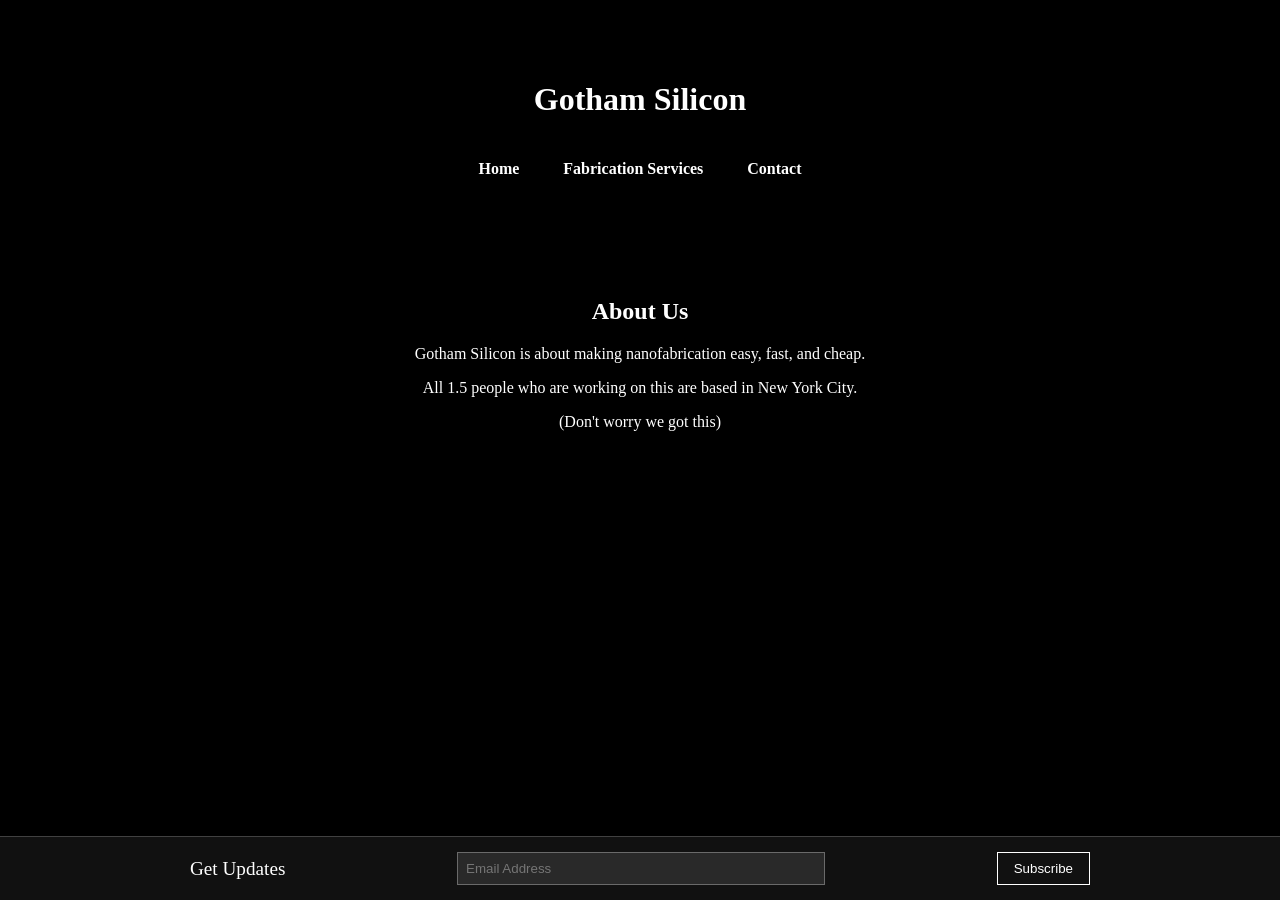
==== index.html @ cc7f2031 "removeing old stuff" ====
<!DOCTYPE html>
<html lang="en">
<head>
  <!-- Google tag (gtag.js) -->
<script async src="https://www.googletagmanager.com/gtag/js?id=G-W5GCX79MY9"></script>
<script>
  window.dataLayer = window.dataLayer || [];
  function gtag(){dataLayer.push(arguments);}
  gtag('js', new Date());

  gtag('config', 'G-W5GCX79MY9');
</script>
  <meta charset="UTF-8">
  <title>Gotham Silicon - Home</title>
  <meta name="viewport" content="width=device-width, initial-scale=1.0">
  <style>
    body {
      background-color: #000;
      color: #fff;
      margin: 0;
      padding: 0;
      font-family: "Times New Roman", serif;
      text-align: center;
      display: flex;
      flex-direction: column;
      min-height: 100vh;
    }
    header {
      padding: 60px 0 20px 0;
    }
    .news-banner {
        border: 1px solid #fff;
        background-color: transparent;
        color: #fff;
        padding: 15px;
        text-align: center;
        font-size: 1.1em;
        margin: 0 auto 40px auto; /* Increased bottom margin */
        max-width: 900px;
    }
    nav {
      margin-bottom: 60px;
    }
    nav a {
      color: #fff;
      text-decoration: none;
      margin: 0 20px;
      font-weight: bold;
    }
    main {
      padding: 0 20px;
      max-width: 1200px;
      margin: 40px auto;
      flex-grow: 1;
    }
    /* Responsive styles */
    @media (max-width: 768px) {
      nav a {
        margin: 0 10px;
      }
      footer form {
        flex-direction: column;
        align-items: stretch;
      }
      footer input.email {
        margin-bottom: 10px;
      }
    }
    
    /* Footer Styles */
    footer {
      width: 100%;
      background-color: #111;
      border-top: 1px solid rgba(255, 255, 255, 0.2);
      padding: 15px 0;
    }
    #mc_embed_signup {
      max-width: 900px;
      margin: 0 auto;
    }
    #mc_embed_signup form {
      display: flex;
      justify-content: center;
      align-items: center;
      gap: 10px;
    }
    #mc_embed_signup h2 {
      font-size: 1.2em;
      margin: 0;
      font-weight: normal;
    }
    #mc_embed_signup .mc-field-group {
      flex-grow: 1;
    }
    #mc_embed_signup label {
      display: none; /* Hide the label */
    }
    #mc_embed_signup input.email {
      width: 100%;
      max-width: 350px;
      padding: 8px;
      border: 1px solid rgba(255, 255, 255, 0.3);
      background: rgba(255, 255, 255, 0.1);
      color: white;
    }
    #mc_embed_signup .button {
      background: transparent;
      color: white;
      border: 1px solid white;
      padding: 8px 16px;
      cursor: pointer;
      transition: background 0.3s;
    }
    #mc_embed_signup .button:hover {
      background: rgba(255, 255, 255, 0.2);
    }
  </style>
</head>
<body>
  <header>
    <h1>Gotham Silicon</h1>
  </header>

  

  <nav>
    <a href="index.html">Home</a>
    <a href="fabrication.html">Fabrication Services</a>
    <a href="contact.html">Contact</a>
  </nav>

  <main>
    <h2>About Us</h2>
    <p>Gotham Silicon is about making nanofabrication easy, fast, and cheap.</p>
    <p>All 1.5 people who are working on this are based in New York City.</p>
    <p>(Don't worry we got this)</p>
  </main>

  <footer>
    <div id="mc_embed_signup">
      <form action="https://gothamsilicon.us2.list-manage.com/subscribe/post?u=649a738ac9b209ca62d252d94&amp;id=9c9124a3a2&amp;f_id=00b971e1f0" method="post" id="mc-embedded-subscribe-form" name="mc-embedded-subscribe-form" class="validate" target="_blank">
        <h2>Get Updates</h2>
        <div class="mc-field-group">
          <label for="mce-EMAIL">Email Address</label>
          <input type="email" name="EMAIL" class="required email" id="mce-EMAIL" required="" value="" placeholder="Email Address">
        </div>
        <div class="clear">
          <input type="submit" name="subscribe" id="mc-embedded-subscribe" class="button" value="Subscribe">
        </div>
        <div id="mce-responses" class="clear" style="display:none;">
          <div class="response" id="mce-error-response" style="display: none;"></div>
          <div class="response" id="mce-success-response" style="display: none;"></div>
        </div>
        <div aria-hidden="true" style="position: absolute; left: -5000px;"><input type="text" name="b_649a738ac9b209ca62d252d94_9c9124a3a2" tabindex="-1" value=""></div>
      </form>
    </div>
  </footer>
  
  <!-- Load scripts asynchronously to avoid blocking page load -->
  <script type="text/javascript" src="//s3.amazonaws.com/downloads.mailchimp.com/js/mc-validate.js" async defer></script>
  <script type="text/javascript">
    // Load the script after the page has loaded to avoid blocking
    window.addEventListener('load', function() {
      (function($) {
        window.fnames = new Array(); 
        window.ftypes = new Array();
        fnames[0]='EMAIL';
        ftypes[0]='email';
        fnames[1]='FNAME';
        ftypes[1]='text';
        fnames[2]='LNAME';
        ftypes[2]='text';
        fnames[3]='ADDRESS';
        ftypes[3]='address';
        fnames[4]='PHONE';
        ftypes[4]='phone';
        fnames[5]='BIRTHDAY';
        ftypes[5]='birthday';
        fnames[6]='COMPANY';
        ftypes[6]='text';
      }(jQuery));
      var $mcj = jQuery.noConflict(true);
    });


  </script>
</body>
</html>
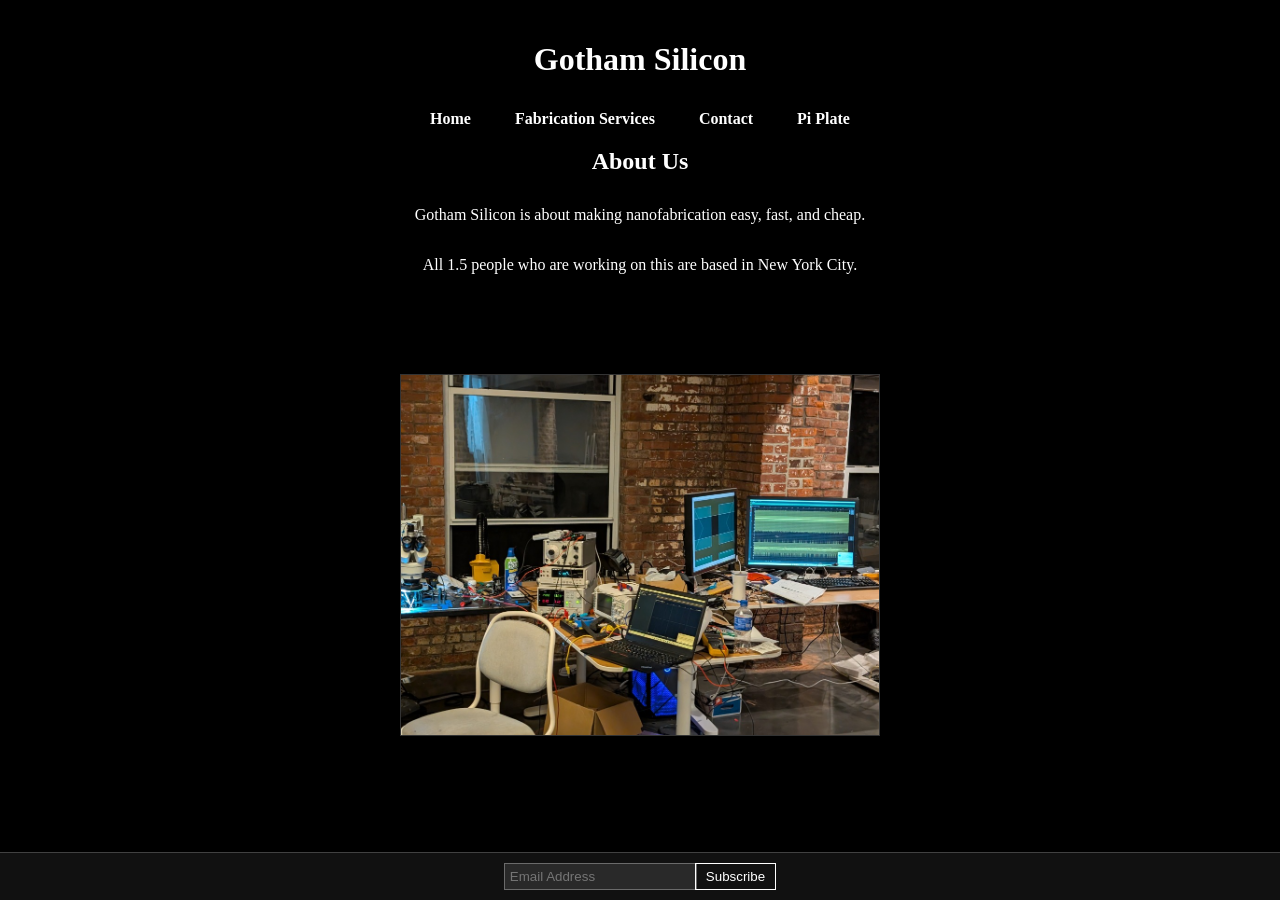
==== commit ac608e40: "Update index.html" ====
--- a/index.html
+++ b/index.html
@@ -1,15 +1,16 @@
 <!DOCTYPE html>
 <html lang="en">
+
 <head>
   <!-- Google tag (gtag.js) -->
-<script async src="https://www.googletagmanager.com/gtag/js?id=G-W5GCX79MY9"></script>
-<script>
-  window.dataLayer = window.dataLayer || [];
-  function gtag(){dataLayer.push(arguments);}
-  gtag('js', new Date());
-
-  gtag('config', 'G-W5GCX79MY9');
-</script>
+  <script async src="https://www.googletagmanager.com/gtag/js?id=G-W5GCX79MY9"></script>
+  <script>
+    window.dataLayer = window.dataLayer || [];
+    function gtag() { dataLayer.push(arguments); }
+    gtag('js', new Date());
+
+    gtag('config', 'G-W5GCX79MY9');
+  </script>
   <meta charset="UTF-8">
   <title>Gotham Silicon - Home</title>
   <meta name="viewport" content="width=device-width, initial-scale=1.0">
@@ -23,126 +24,186 @@
       text-align: center;
       display: flex;
       flex-direction: column;
-      min-height: 100vh;
-    }
+      height: 100vh;
+      /* Force full height */
+      overflow: hidden;
+      /* Prevent scrolling */
+    }
+
     header {
-      padding: 60px 0 20px 0;
-    }
+      padding: 20px 0 10px 0;
+      /* Reduced padding */
+    }
+
     .news-banner {
-        border: 1px solid #fff;
-        background-color: transparent;
-        color: #fff;
-        padding: 15px;
-        text-align: center;
-        font-size: 1.1em;
-        margin: 0 auto 40px auto; /* Increased bottom margin */
-        max-width: 900px;
-    }
+      border: 1px solid #fff;
+      background-color: transparent;
+      color: #fff;
+      padding: 15px;
+      text-align: center;
+      font-size: 1.1em;
+      margin: 0 auto 40px auto;
+      max-width: 900px;
+    }
+
     nav {
-      margin-bottom: 60px;
-    }
+      margin-bottom: 20px;
+      /* Reduced margin */
+    }
+
     nav a {
       color: #fff;
       text-decoration: none;
       margin: 0 20px;
       font-weight: bold;
     }
+
     main {
       padding: 0 20px;
       max-width: 1200px;
-      margin: 40px auto;
+      margin: 0 auto;
       flex-grow: 1;
-    }
-    /* Responsive styles */
-    @media (max-width: 768px) {
-      nav a {
-        margin: 0 10px;
-      }
-      footer form {
-        flex-direction: column;
-        align-items: stretch;
-      }
-      footer input.email {
-        margin-bottom: 10px;
-      }
-    }
-    
+      display: flex;
+      flex-direction: column;
+      align-items: center;
+      justify-content: flex-start;
+      /* Align to top */
+    }
+
+    h2 {
+      margin-top: 0;
+      margin-bottom: 15px;
+    }
+
     /* Footer Styles */
     footer {
+      position: fixed;
+      bottom: 0;
+      left: 0;
       width: 100%;
       background-color: #111;
       border-top: 1px solid rgba(255, 255, 255, 0.2);
-      padding: 15px 0;
-    }
+      padding: 10px 0;
+      font-size: 0.8em;
+      z-index: 1000;
+    }
+
+    main {
+      padding: 0 20px 60px 20px;
+      /* Added bottom padding for sticky footer */
+      max-width: 1200px;
+      margin: 0 auto;
+      flex-grow: 1;
+      display: flex;
+      flex-direction: column;
+      align-items: center;
+      justify-content: flex-start;
+      /* Align to top */
+    }
+
     #mc_embed_signup {
       max-width: 900px;
       margin: 0 auto;
     }
+
     #mc_embed_signup form {
       display: flex;
       justify-content: center;
       align-items: center;
       gap: 10px;
     }
+
     #mc_embed_signup h2 {
-      font-size: 1.2em;
-      margin: 0;
-      font-weight: normal;
-    }
+      display: none;
+    }
+
     #mc_embed_signup .mc-field-group {
-      flex-grow: 1;
-    }
+      flex-grow: 0;
+    }
+
     #mc_embed_signup label {
-      display: none; /* Hide the label */
-    }
+      display: none;
+    }
+
     #mc_embed_signup input.email {
       width: 100%;
-      max-width: 350px;
-      padding: 8px;
+      max-width: 300px;
+      padding: 5px;
       border: 1px solid rgba(255, 255, 255, 0.3);
       background: rgba(255, 255, 255, 0.1);
       color: white;
     }
+
     #mc_embed_signup .button {
       background: transparent;
       color: white;
       border: 1px solid white;
-      padding: 8px 16px;
+      padding: 5px 10px;
       cursor: pointer;
       transition: background 0.3s;
     }
+
     #mc_embed_signup .button:hover {
       background: rgba(255, 255, 255, 0.2);
     }
+
+    /* Responsive styles */
+    @media (max-width: 768px) {
+      body {
+        height: auto;
+        overflow: auto;
+      }
+
+      nav a {
+        margin: 0 10px;
+      }
+
+      footer form {
+        flex-direction: column;
+        align-items: stretch;
+      }
+
+      footer input.email {
+        margin-bottom: 10px;
+      }
+    }
   </style>
 </head>
+
 <body>
   <header>
     <h1>Gotham Silicon</h1>
   </header>
 
-  
-
   <nav>
     <a href="index.html">Home</a>
     <a href="fabrication.html">Fabrication Services</a>
     <a href="contact.html">Contact</a>
+    <a href="piplate.html">Pi Plate</a>
   </nav>
 
   <main>
     <h2>About Us</h2>
     <p>Gotham Silicon is about making nanofabrication easy, fast, and cheap.</p>
     <p>All 1.5 people who are working on this are based in New York City.</p>
-    <p>(Don't worry we got this)</p>
+
+    <div
+      style="margin: 20px 0 40px 0; text-align: center; flex-grow: 1; display: flex; align-items: center; justify-content: center; overflow: hidden; min-height: 0;">
+      <img src="bench_setup.jpg" alt="Bench Setup"
+        style="max-width: 100%; max-height: 40vh; width: auto; height: auto; border: 1px solid rgba(255, 255, 255, 0.2); object-fit: contain;">
+    </div>
   </main>
 
   <footer>
     <div id="mc_embed_signup">
-      <form action="https://gothamsilicon.us2.list-manage.com/subscribe/post?u=649a738ac9b209ca62d252d94&amp;id=9c9124a3a2&amp;f_id=00b971e1f0" method="post" id="mc-embedded-subscribe-form" name="mc-embedded-subscribe-form" class="validate" target="_blank">
-        <h2>Get Updates</h2>
+      <form
+        action="https://gothamsilicon.us2.list-manage.com/subscribe/post?u=649a738ac9b209ca62d252d94&amp;id=9c9124a3a2&amp;f_id=00b971e1f0"
+        method="post" id="mc-embedded-subscribe-form" name="mc-embedded-subscribe-form" class="validate"
+        target="_blank">
         <div class="mc-field-group">
           <label for="mce-EMAIL">Email Address</label>
-          <input type="email" name="EMAIL" class="required email" id="mce-EMAIL" required="" value="" placeholder="Email Address">
+          <input type="email" name="EMAIL" class="required email" id="mce-EMAIL" required="" value=""
+            placeholder="Email Address">
         </div>
         <div class="clear">
           <input type="submit" name="subscribe" id="mc-embedded-subscribe" class="button" value="Subscribe">
@@ -151,38 +212,37 @@
           <div class="response" id="mce-error-response" style="display: none;"></div>
           <div class="response" id="mce-success-response" style="display: none;"></div>
         </div>
-        <div aria-hidden="true" style="position: absolute; left: -5000px;"><input type="text" name="b_649a738ac9b209ca62d252d94_9c9124a3a2" tabindex="-1" value=""></div>
+        <div aria-hidden="true" style="position: absolute; left: -5000px;"><input type="text"
+            name="b_649a738ac9b209ca62d252d94_9c9124a3a2" tabindex="-1" value=""></div>
       </form>
     </div>
   </footer>
-  
-  <!-- Load scripts asynchronously to avoid blocking page load -->
-  <script type="text/javascript" src="//s3.amazonaws.com/downloads.mailchimp.com/js/mc-validate.js" async defer></script>
+
+  <script type="text/javascript" src="//s3.amazonaws.com/downloads.mailchimp.com/js/mc-validate.js" async
+    defer></script>
   <script type="text/javascript">
-    // Load the script after the page has loaded to avoid blocking
-    window.addEventListener('load', function() {
-      (function($) {
-        window.fnames = new Array(); 
+    window.addEventListener('load', function () {
+      (function ($) {
+        window.fnames = new Array();
         window.ftypes = new Array();
-        fnames[0]='EMAIL';
-        ftypes[0]='email';
-        fnames[1]='FNAME';
-        ftypes[1]='text';
-        fnames[2]='LNAME';
-        ftypes[2]='text';
-        fnames[3]='ADDRESS';
-        ftypes[3]='address';
-        fnames[4]='PHONE';
-        ftypes[4]='phone';
-        fnames[5]='BIRTHDAY';
-        ftypes[5]='birthday';
-        fnames[6]='COMPANY';
-        ftypes[6]='text';
+        fnames[0] = 'EMAIL';
+        ftypes[0] = 'email';
+        fnames[1] = 'FNAME';
+        ftypes[1] = 'text';
+        fnames[2] = 'LNAME';
+        ftypes[2] = 'text';
+        fnames[3] = 'ADDRESS';
+        ftypes[3] = 'address';
+        fnames[4] = 'PHONE';
+        ftypes[4] = 'phone';
+        fnames[5] = 'BIRTHDAY';
+        ftypes[5] = 'birthday';
+        fnames[6] = 'COMPANY';
+        ftypes[6] = 'text';
       }(jQuery));
       var $mcj = jQuery.noConflict(true);
     });
-
-
   </script>
 </body>
-</html>
+
+</html>
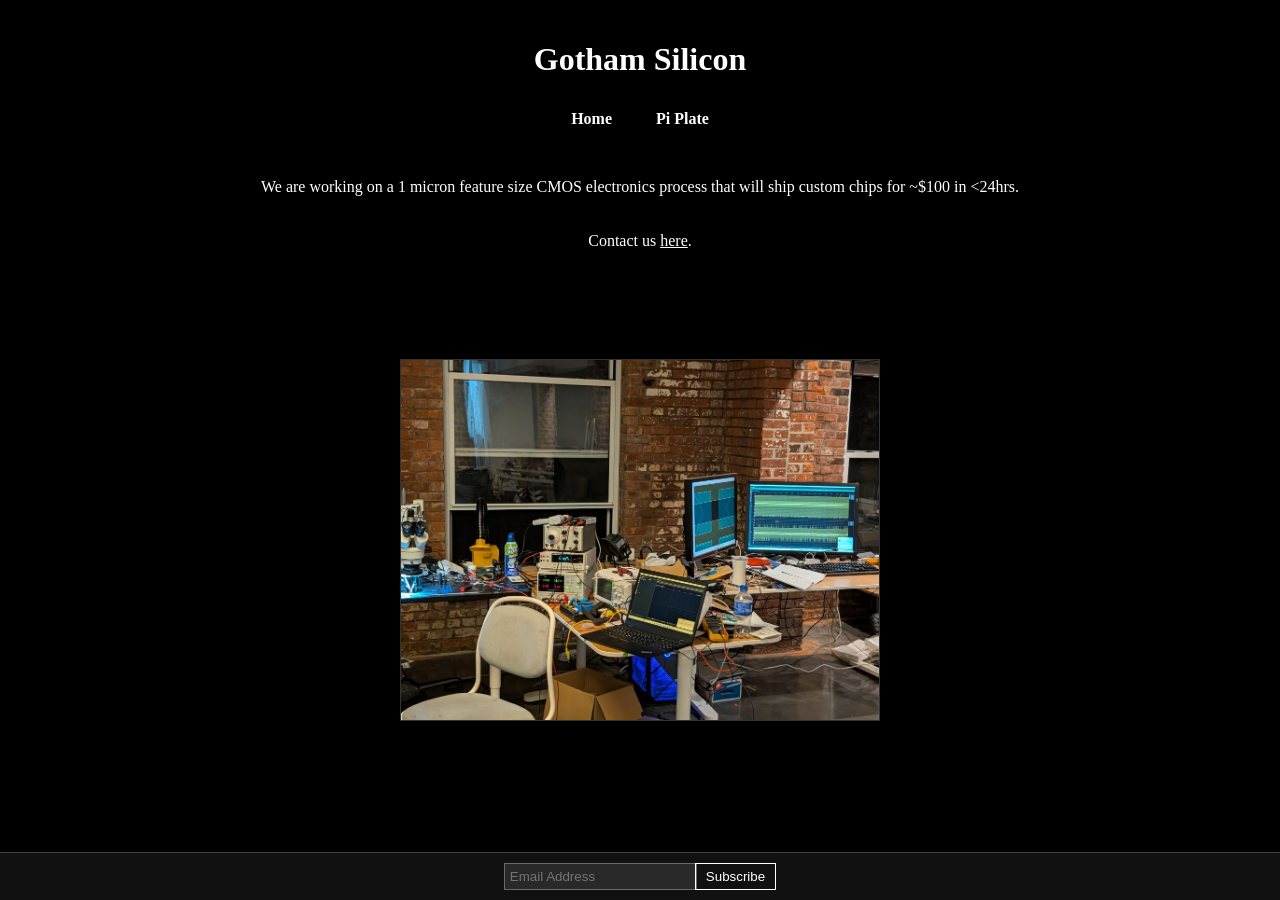
==== commit 97d9d288: "simplification update" ====
--- a/index.html
+++ b/index.html
@@ -177,15 +177,17 @@
 
   <nav>
     <a href="index.html">Home</a>
-    <a href="fabrication.html">Fabrication Services</a>
-    <a href="contact.html">Contact</a>
     <a href="piplate.html">Pi Plate</a>
   </nav>
 
   <main>
-    <h2>About Us</h2>
-    <p>Gotham Silicon is about making nanofabrication easy, fast, and cheap.</p>
-    <p>All 1.5 people who are working on this are based in New York City.</p>
+    <p style=" max-width: 800px; margin: 30px auto 20px auto;">
+      We are working on a 1 micron feature size CMOS electronics process that will ship custom chips for ~$100 in
+      &lt;24hrs.
+    </p>
+    <p style="margin-bottom: 10px;">
+      Contact us <a href="https://forms.gle/yguDWXoMFjXPJxGa7" style="color:#fff; text-decoration:underline;">here</a>.
+    </p>
 
     <div
       style="margin: 20px 0 40px 0; text-align: center; flex-grow: 1; display: flex; align-items: center; justify-content: center; overflow: hidden; min-height: 0;">
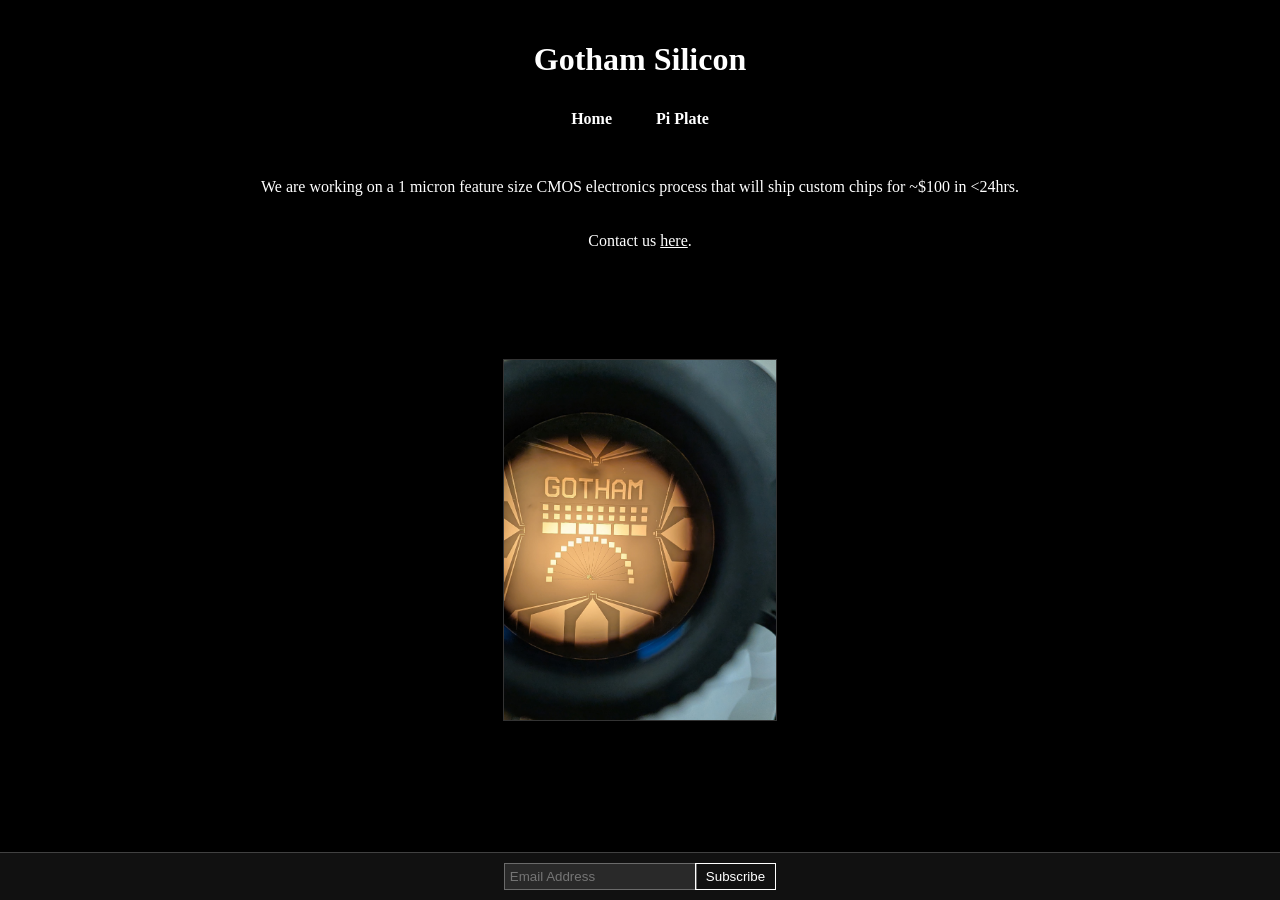
==== commit 17194032: "Update image source in index.html" ====
--- a/index.html
+++ b/index.html
@@ -191,7 +191,7 @@
 
     <div
       style="margin: 20px 0 40px 0; text-align: center; flex-grow: 1; display: flex; align-items: center; justify-content: center; overflow: hidden; min-height: 0;">
-      <img src="bench_setup.jpg" alt="Bench Setup"
+      <img src="chip.jpg" alt="Bench Setup"
         style="max-width: 100%; max-height: 40vh; width: auto; height: auto; border: 1px solid rgba(255, 255, 255, 0.2); object-fit: contain;">
     </div>
   </main>
@@ -247,4 +247,4 @@
   </script>
 </body>
 
-</html>+</html>
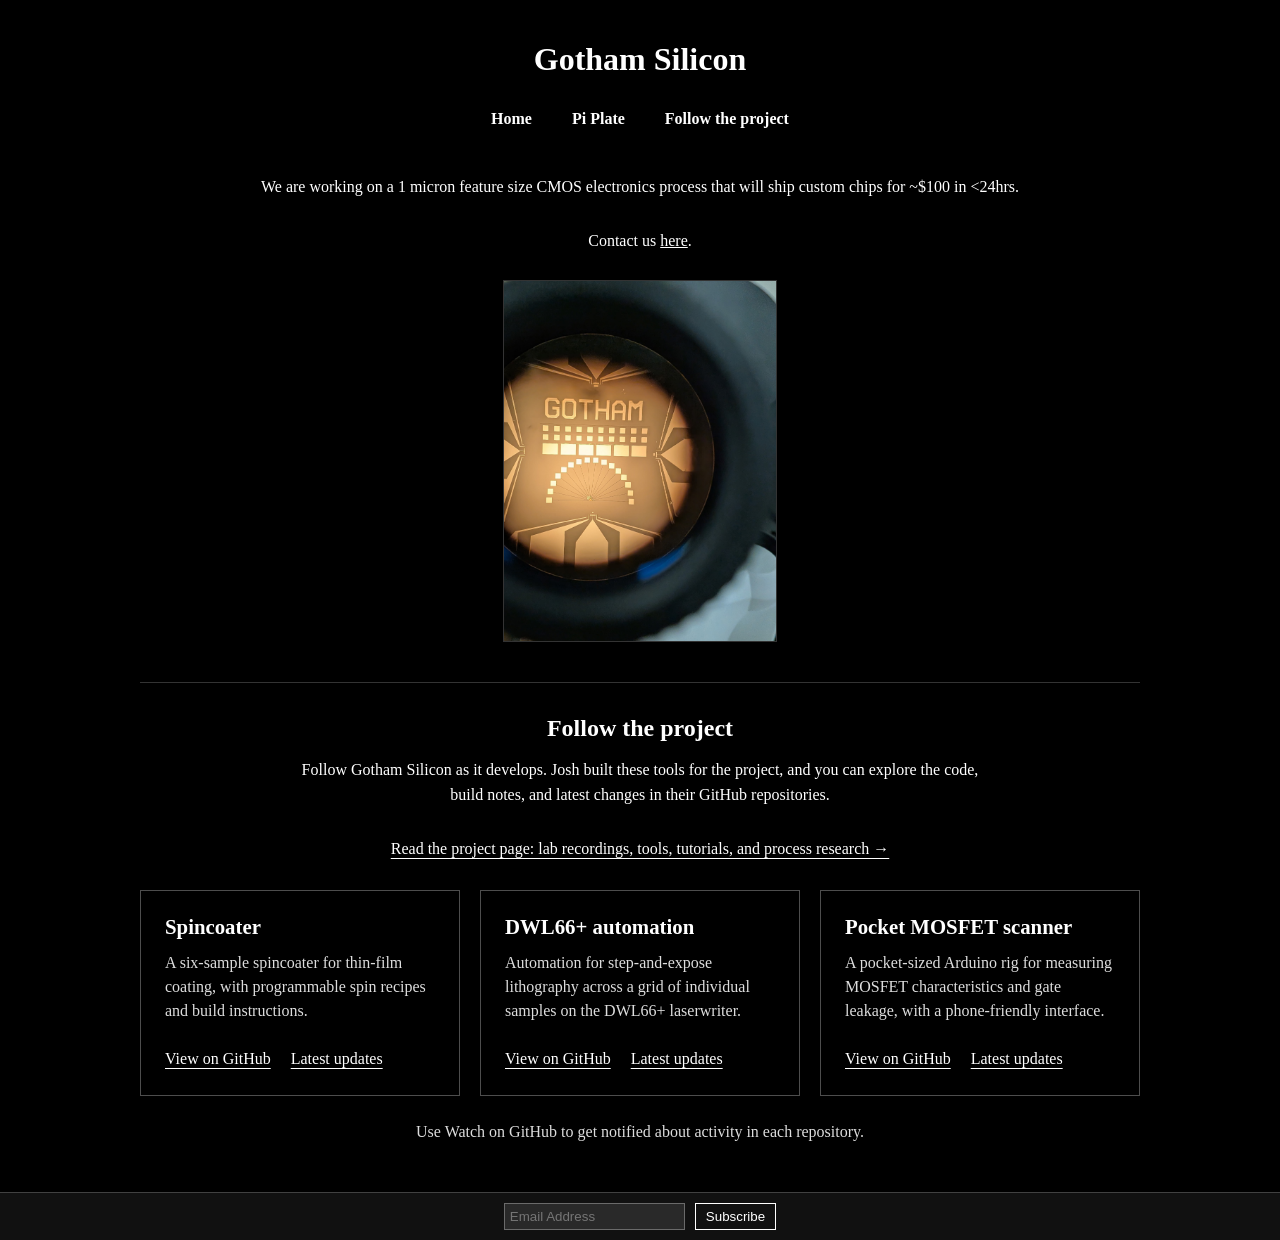
==== commit d02ec6cf: "Add Follow the project page with tutorials and process runsheets" ====
--- a/index.html
+++ b/index.html
@@ -24,10 +24,7 @@
       text-align: center;
       display: flex;
       flex-direction: column;
-      height: 100vh;
-      /* Force full height */
-      overflow: hidden;
-      /* Prevent scrolling */
+      min-height: 100vh;
     }
 
     header {
@@ -47,19 +44,35 @@
     }
 
     nav {
-      margin-bottom: 20px;
-      /* Reduced margin */
+      display: flex;
+      flex-wrap: wrap;
+      justify-content: center;
+      gap: 12px 40px;
+      margin: 0 20px 20px;
     }
 
     nav a {
       color: #fff;
       text-decoration: none;
-      margin: 0 20px;
       font-weight: bold;
+    }
+
+    nav a:hover,
+    nav a:focus-visible {
+      text-decoration: underline;
+      text-underline-offset: 4px;
+    }
+
+    a:focus-visible,
+    input:focus-visible {
+      outline: 2px solid #fff;
+      outline-offset: 4px;
     }
 
     main {
       padding: 0 20px;
+      box-sizing: border-box;
+      width: 100%;
       max-width: 1200px;
       margin: 0 auto;
       flex-grow: 1;
@@ -75,30 +88,90 @@
       margin-bottom: 15px;
     }
 
+    .chip-image {
+      margin: 20px 0 40px;
+    }
+
+    .chip-image img {
+      display: block;
+      max-width: 100%;
+      max-height: 40vh;
+      width: auto;
+      height: auto;
+      border: 1px solid rgba(255, 255, 255, 0.2);
+      object-fit: contain;
+    }
+
+    .follow-project {
+      width: 100%;
+      max-width: 1000px;
+      margin: 0 auto 48px;
+      padding-top: 32px;
+      border-top: 1px solid rgba(255, 255, 255, 0.2);
+      scroll-margin-top: 24px;
+    }
+
+    .follow-intro {
+      max-width: 680px;
+      margin: 0 auto 28px;
+      line-height: 1.6;
+    }
+
+    .project-tools {
+      display: grid;
+      grid-template-columns: repeat(3, minmax(0, 1fr));
+      gap: 20px;
+      text-align: left;
+    }
+
+    .project-tool {
+      display: flex;
+      flex-direction: column;
+      padding: 24px;
+      border: 1px solid rgba(255, 255, 255, 0.3);
+    }
+
+    .project-tool h3 {
+      margin: 0 0 12px;
+      font-size: 1.3em;
+    }
+
+    .project-tool p {
+      margin: 0 0 24px;
+      color: #ddd;
+      line-height: 1.5;
+    }
+
+    .project-links {
+      display: flex;
+      flex-wrap: wrap;
+      gap: 12px 20px;
+      margin-top: auto;
+    }
+
+    .project-links a {
+      color: #fff;
+      line-height: 1.5;
+      text-underline-offset: 4px;
+    }
+
+    .project-links a:hover {
+      text-decoration-thickness: 2px;
+    }
+
+    .follow-note {
+      margin: 24px auto 0;
+      color: #ddd;
+      line-height: 1.5;
+    }
+
     /* Footer Styles */
     footer {
-      position: fixed;
-      bottom: 0;
-      left: 0;
       width: 100%;
       background-color: #111;
       border-top: 1px solid rgba(255, 255, 255, 0.2);
       padding: 10px 0;
       font-size: 0.8em;
-      z-index: 1000;
-    }
-
-    main {
-      padding: 0 20px 60px 20px;
-      /* Added bottom padding for sticky footer */
-      max-width: 1200px;
-      margin: 0 auto;
-      flex-grow: 1;
-      display: flex;
-      flex-direction: column;
-      align-items: center;
-      justify-content: flex-start;
-      /* Align to top */
     }
 
     #mc_embed_signup {
@@ -126,6 +199,7 @@
     }
 
     #mc_embed_signup input.email {
+      box-sizing: border-box;
       width: 100%;
       max-width: 300px;
       padding: 5px;
@@ -149,22 +223,16 @@
 
     /* Responsive styles */
     @media (max-width: 768px) {
-      body {
-        height: auto;
-        overflow: auto;
+      nav {
+        column-gap: 20px;
       }
 
-      nav a {
-        margin: 0 10px;
+      .project-tools {
+        grid-template-columns: 1fr;
       }
 
-      footer form {
+      #mc_embed_signup form {
         flex-direction: column;
-        align-items: stretch;
-      }
-
-      footer input.email {
-        margin-bottom: 10px;
       }
     }
   </style>
@@ -178,6 +246,7 @@
   <nav>
     <a href="index.html">Home</a>
     <a href="piplate.html">Pi Plate</a>
+    <a href="follow-project.html">Follow the project</a>
   </nav>
 
   <main>
@@ -189,11 +258,50 @@
       Contact us <a href="https://forms.gle/yguDWXoMFjXPJxGa7" style="color:#fff; text-decoration:underline;">here</a>.
     </p>
 
-    <div
-      style="margin: 20px 0 40px 0; text-align: center; flex-grow: 1; display: flex; align-items: center; justify-content: center; overflow: hidden; min-height: 0;">
-      <img src="chip.jpg" alt="Bench Setup"
-        style="max-width: 100%; max-height: 40vh; width: auto; height: auto; border: 1px solid rgba(255, 255, 255, 0.2); object-fit: contain;">
+    <div class="chip-image">
+      <img src="chip.jpg" alt="Gotham silicon chip viewed through a microscope">
     </div>
+
+    <section id="follow-project" class="follow-project" aria-labelledby="follow-project-heading">
+      <h2 id="follow-project-heading">Follow the project</h2>
+      <p class="follow-intro">
+        Follow Gotham Silicon as it develops. Josh built these tools for the project, and you can explore
+        the code, build notes, and latest changes in their GitHub repositories.
+      </p>
+
+      <p class="follow-intro"><a href="follow-project.html" style="color: #fff; text-underline-offset: 4px;">Read the project page: lab recordings, tools, tutorials, and process research →</a></p>
+
+      <div class="project-tools">
+        <article class="project-tool" aria-labelledby="spincoater-heading">
+          <h3 id="spincoater-heading">Spincoater</h3>
+          <p>A six-sample spincoater for thin-film coating, with programmable spin recipes and build instructions.</p>
+          <div class="project-links">
+            <a href="https://github.com/bigjosh/gotham-spincoater" aria-label="View Spincoater on GitHub">View on GitHub</a>
+            <a href="https://github.com/bigjosh/gotham-spincoater/commits" aria-label="Latest Spincoater updates">Latest updates</a>
+          </div>
+        </article>
+
+        <article class="project-tool" aria-labelledby="dwl-heading">
+          <h3 id="dwl-heading">DWL66+ automation</h3>
+          <p>Automation for step-and-expose lithography across a grid of individual samples on the DWL66+ laserwriter.</p>
+          <div class="project-links">
+            <a href="https://github.com/bigjosh/Automate-DWL66-plus-litography-machine" aria-label="View DWL66+ automation on GitHub">View on GitHub</a>
+            <a href="https://github.com/bigjosh/Automate-DWL66-plus-litography-machine/commits" aria-label="Latest DWL66+ automation updates">Latest updates</a>
+          </div>
+        </article>
+
+        <article class="project-tool" aria-labelledby="mosfet-heading">
+          <h3 id="mosfet-heading">Pocket MOSFET scanner</h3>
+          <p>A pocket-sized Arduino rig for measuring MOSFET characteristics and gate leakage, with a phone-friendly interface.</p>
+          <div class="project-links">
+            <a href="https://github.com/bigjosh/arduino-mosfet-scanner" aria-label="View Pocket MOSFET scanner on GitHub">View on GitHub</a>
+            <a href="https://github.com/bigjosh/arduino-mosfet-scanner/commits" aria-label="Latest Pocket MOSFET scanner updates">Latest updates</a>
+          </div>
+        </article>
+      </div>
+
+      <p class="follow-note">Use Watch on GitHub to get notified about activity in each repository.</p>
+    </section>
   </main>
 
   <footer>
@@ -205,7 +313,7 @@
         <div class="mc-field-group">
           <label for="mce-EMAIL">Email Address</label>
           <input type="email" name="EMAIL" class="required email" id="mce-EMAIL" required="" value=""
-            placeholder="Email Address">
+            placeholder="Email Address" aria-label="Email Address">
         </div>
         <div class="clear">
           <input type="submit" name="subscribe" id="mc-embedded-subscribe" class="button" value="Subscribe">
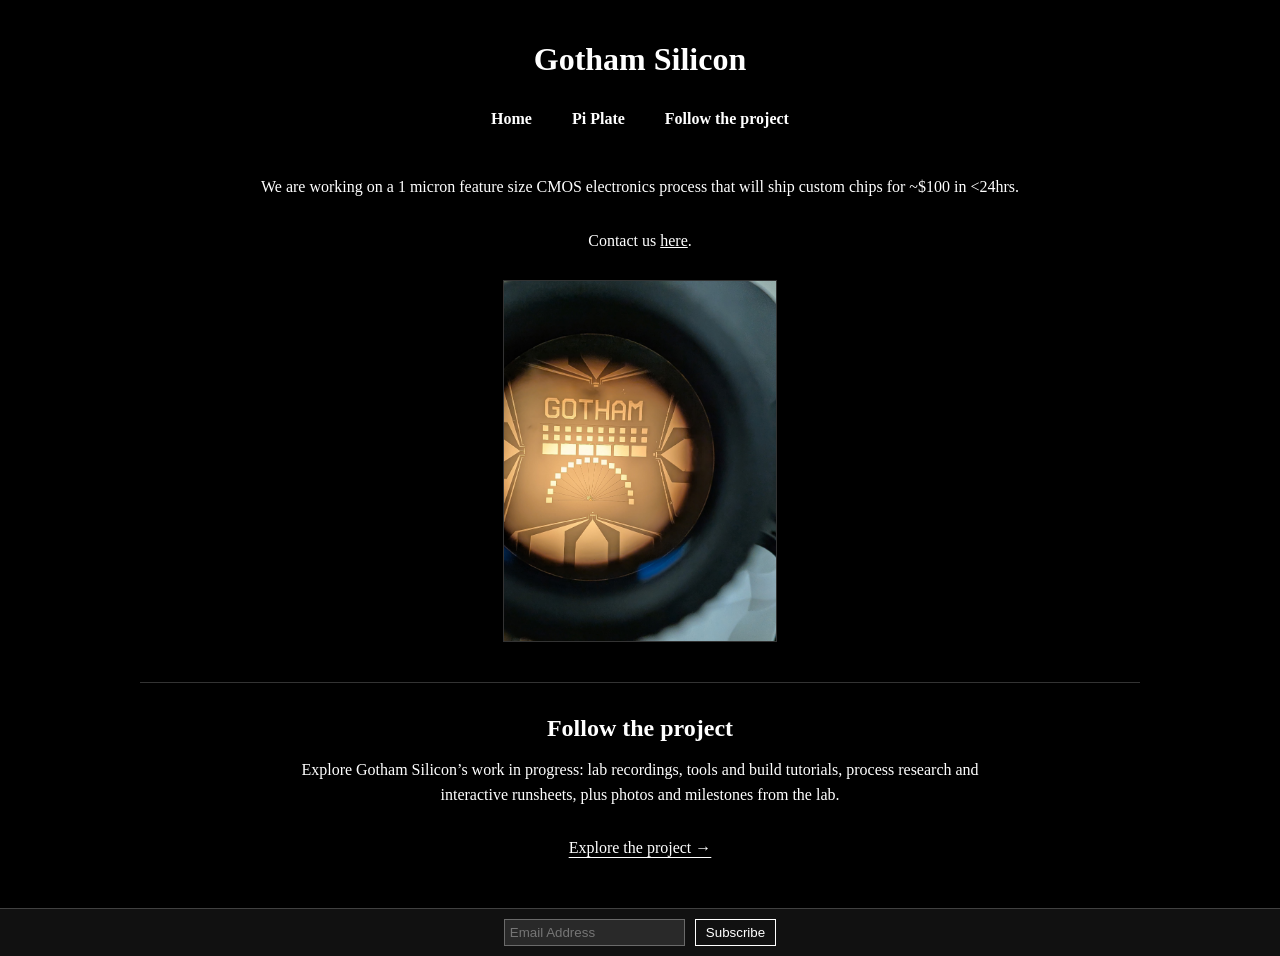
==== commit ec007e62: "Describe the full project page on the homepage" ====
--- a/index.html
+++ b/index.html
@@ -117,52 +117,14 @@
       line-height: 1.6;
     }
 
-    .project-tools {
-      display: grid;
-      grid-template-columns: repeat(3, minmax(0, 1fr));
-      gap: 20px;
-      text-align: left;
-    }
-
-    .project-tool {
-      display: flex;
-      flex-direction: column;
-      padding: 24px;
-      border: 1px solid rgba(255, 255, 255, 0.3);
-    }
-
-    .project-tool h3 {
-      margin: 0 0 12px;
-      font-size: 1.3em;
-    }
-
-    .project-tool p {
-      margin: 0 0 24px;
-      color: #ddd;
+    .follow-link {
+      margin: 0;
       line-height: 1.5;
     }
 
-    .project-links {
-      display: flex;
-      flex-wrap: wrap;
-      gap: 12px 20px;
-      margin-top: auto;
-    }
-
-    .project-links a {
-      color: #fff;
-      line-height: 1.5;
+    .follow-link a {
+      color: #fff;
       text-underline-offset: 4px;
-    }
-
-    .project-links a:hover {
-      text-decoration-thickness: 2px;
-    }
-
-    .follow-note {
-      margin: 24px auto 0;
-      color: #ddd;
-      line-height: 1.5;
     }
 
     /* Footer Styles */
@@ -225,10 +187,6 @@
     @media (max-width: 768px) {
       nav {
         column-gap: 20px;
-      }
-
-      .project-tools {
-        grid-template-columns: 1fr;
       }
 
       #mc_embed_signup form {
@@ -265,42 +223,10 @@
     <section id="follow-project" class="follow-project" aria-labelledby="follow-project-heading">
       <h2 id="follow-project-heading">Follow the project</h2>
       <p class="follow-intro">
-        Follow Gotham Silicon as it develops. Josh built these tools for the project, and you can explore
-        the code, build notes, and latest changes in their GitHub repositories.
+        Explore Gotham Silicon’s work in progress: lab recordings, tools and build tutorials,
+        process research and interactive runsheets, plus photos and milestones from the lab.
       </p>
-
-      <p class="follow-intro"><a href="follow-project.html" style="color: #fff; text-underline-offset: 4px;">Read the project page: lab recordings, tools, tutorials, and process research →</a></p>
-
-      <div class="project-tools">
-        <article class="project-tool" aria-labelledby="spincoater-heading">
-          <h3 id="spincoater-heading">Spincoater</h3>
-          <p>A six-sample spincoater for thin-film coating, with programmable spin recipes and build instructions.</p>
-          <div class="project-links">
-            <a href="https://github.com/bigjosh/gotham-spincoater" aria-label="View Spincoater on GitHub">View on GitHub</a>
-            <a href="https://github.com/bigjosh/gotham-spincoater/commits" aria-label="Latest Spincoater updates">Latest updates</a>
-          </div>
-        </article>
-
-        <article class="project-tool" aria-labelledby="dwl-heading">
-          <h3 id="dwl-heading">DWL66+ automation</h3>
-          <p>Automation for step-and-expose lithography across a grid of individual samples on the DWL66+ laserwriter.</p>
-          <div class="project-links">
-            <a href="https://github.com/bigjosh/Automate-DWL66-plus-litography-machine" aria-label="View DWL66+ automation on GitHub">View on GitHub</a>
-            <a href="https://github.com/bigjosh/Automate-DWL66-plus-litography-machine/commits" aria-label="Latest DWL66+ automation updates">Latest updates</a>
-          </div>
-        </article>
-
-        <article class="project-tool" aria-labelledby="mosfet-heading">
-          <h3 id="mosfet-heading">Pocket MOSFET scanner</h3>
-          <p>A pocket-sized Arduino rig for measuring MOSFET characteristics and gate leakage, with a phone-friendly interface.</p>
-          <div class="project-links">
-            <a href="https://github.com/bigjosh/arduino-mosfet-scanner" aria-label="View Pocket MOSFET scanner on GitHub">View on GitHub</a>
-            <a href="https://github.com/bigjosh/arduino-mosfet-scanner/commits" aria-label="Latest Pocket MOSFET scanner updates">Latest updates</a>
-          </div>
-        </article>
-      </div>
-
-      <p class="follow-note">Use Watch on GitHub to get notified about activity in each repository.</p>
+      <p class="follow-link"><a href="follow-project.html">Explore the project →</a></p>
     </section>
   </main>
 
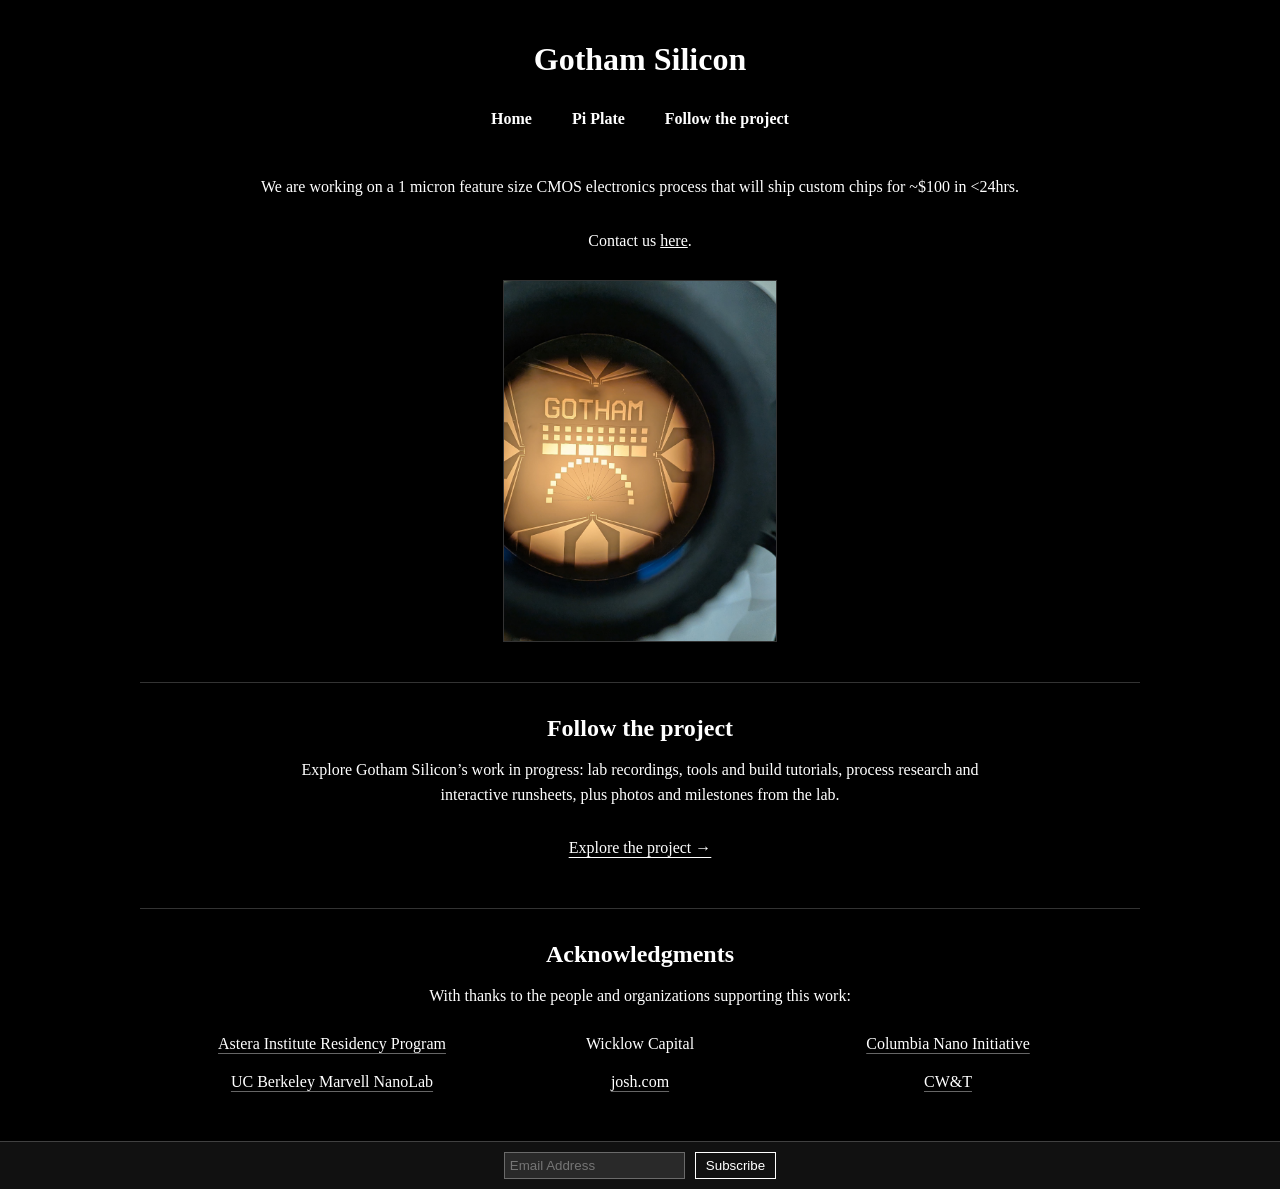
==== commit b31bb16c: "Add acknowledgments section to the homepage Credits Astera Institute Residency Program, Wicklow Capi" ====
--- a/index.html
+++ b/index.html
@@ -127,6 +127,42 @@
       text-underline-offset: 4px;
     }
 
+    .acknowledgments {
+      width: 100%;
+      max-width: 1000px;
+      margin: 0 auto 48px;
+      padding-top: 32px;
+      border-top: 1px solid rgba(255, 255, 255, 0.2);
+    }
+
+    .acknowledgments-intro {
+      max-width: 680px;
+      margin: 0 auto 24px;
+      line-height: 1.6;
+    }
+
+    .acknowledgments-list {
+      list-style: none;
+      display: grid;
+      grid-template-columns: repeat(auto-fit, minmax(260px, 1fr));
+      gap: 16px 24px;
+      max-width: 900px;
+      margin: 0 auto;
+      padding: 0;
+      line-height: 1.4;
+    }
+
+    .acknowledgments-list a {
+      color: #fff;
+      text-decoration-color: rgba(255, 255, 255, 0.4);
+      text-underline-offset: 4px;
+    }
+
+    .acknowledgments-list a:hover,
+    .acknowledgments-list a:focus-visible {
+      text-decoration-color: #fff;
+    }
+
     /* Footer Styles */
     footer {
       width: 100%;
@@ -227,6 +263,19 @@
         process research and interactive runsheets, plus photos and milestones from the lab.
       </p>
       <p class="follow-link"><a href="follow-project.html">Explore the project →</a></p>
+    </section>
+
+    <section id="acknowledgments" class="acknowledgments" aria-labelledby="acknowledgments-heading">
+      <h2 id="acknowledgments-heading">Acknowledgments</h2>
+      <p class="acknowledgments-intro">With thanks to the people and organizations supporting this work:</p>
+      <ul class="acknowledgments-list">
+        <li><a href="https://astera.org/residency/">Astera Institute Residency Program</a></li>
+        <li>Wicklow Capital</li>
+        <li><a href="https://cni.columbia.edu/">Columbia Nano Initiative</a></li>
+        <li><a href="https://nanolab.berkeley.edu/">UC Berkeley Marvell NanoLab</a></li>
+        <li><a href="https://josh.com/">josh.com</a></li>
+        <li><a href="https://cwandt.com/">CW&amp;T</a></li>
+      </ul>
     </section>
   </main>
 
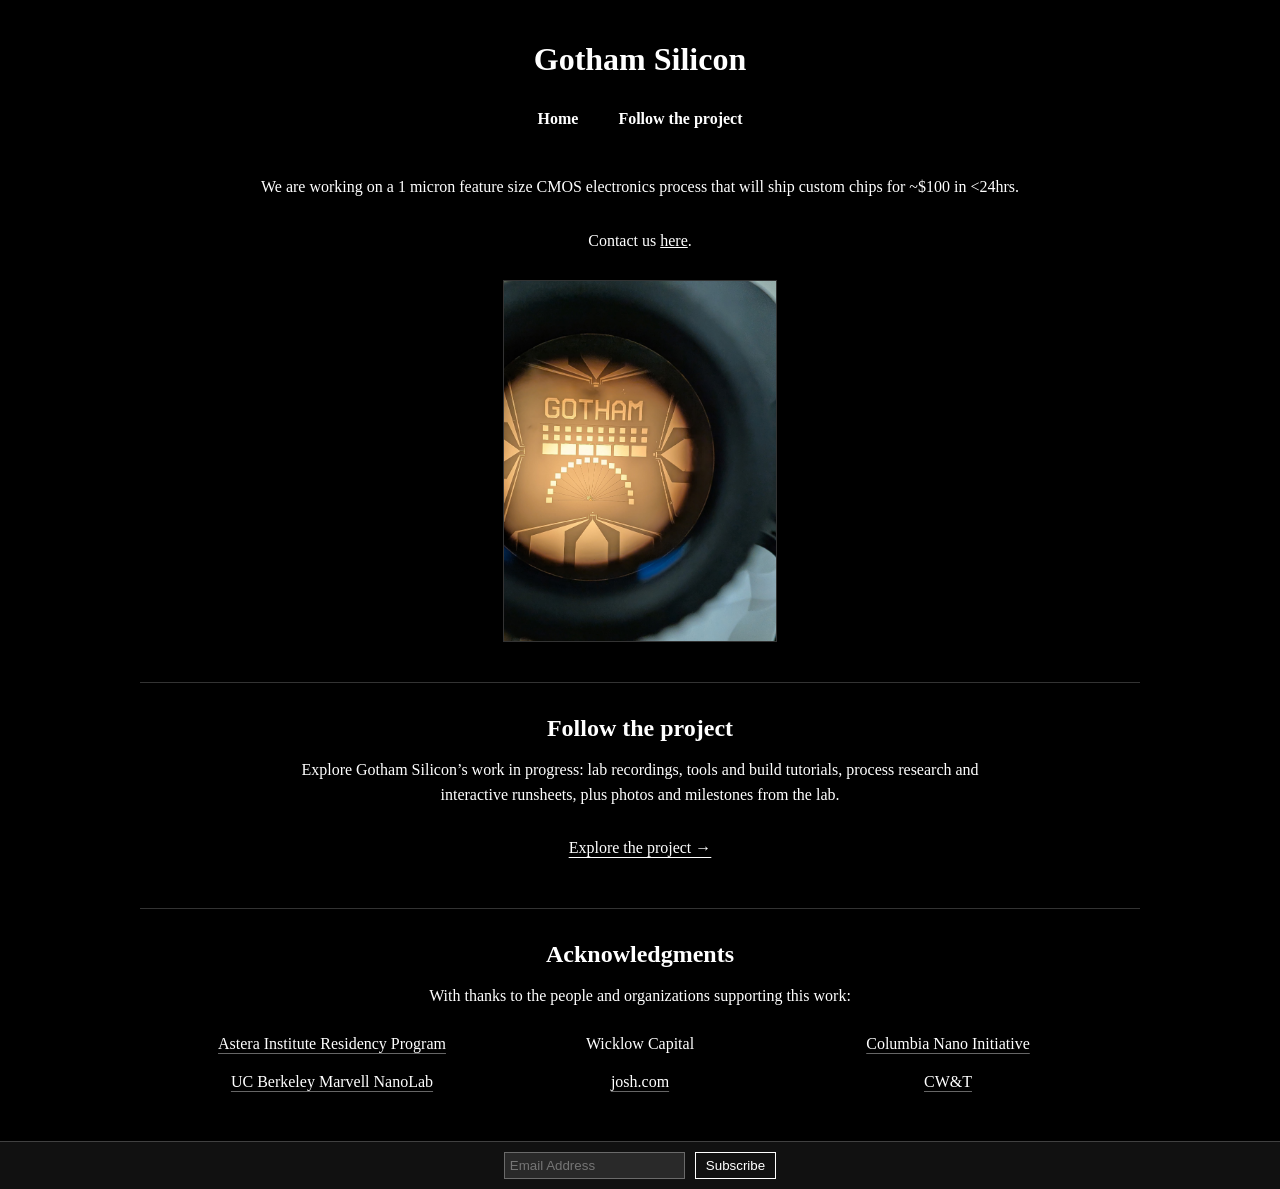
==== commit e585ff97: "Remove the Pi Plate page The Pi Plate is no longer for sale. Delete its page and product photos, and" ====
--- a/index.html
+++ b/index.html
@@ -239,7 +239,6 @@
 
   <nav>
     <a href="index.html">Home</a>
-    <a href="piplate.html">Pi Plate</a>
     <a href="follow-project.html">Follow the project</a>
   </nav>
 
